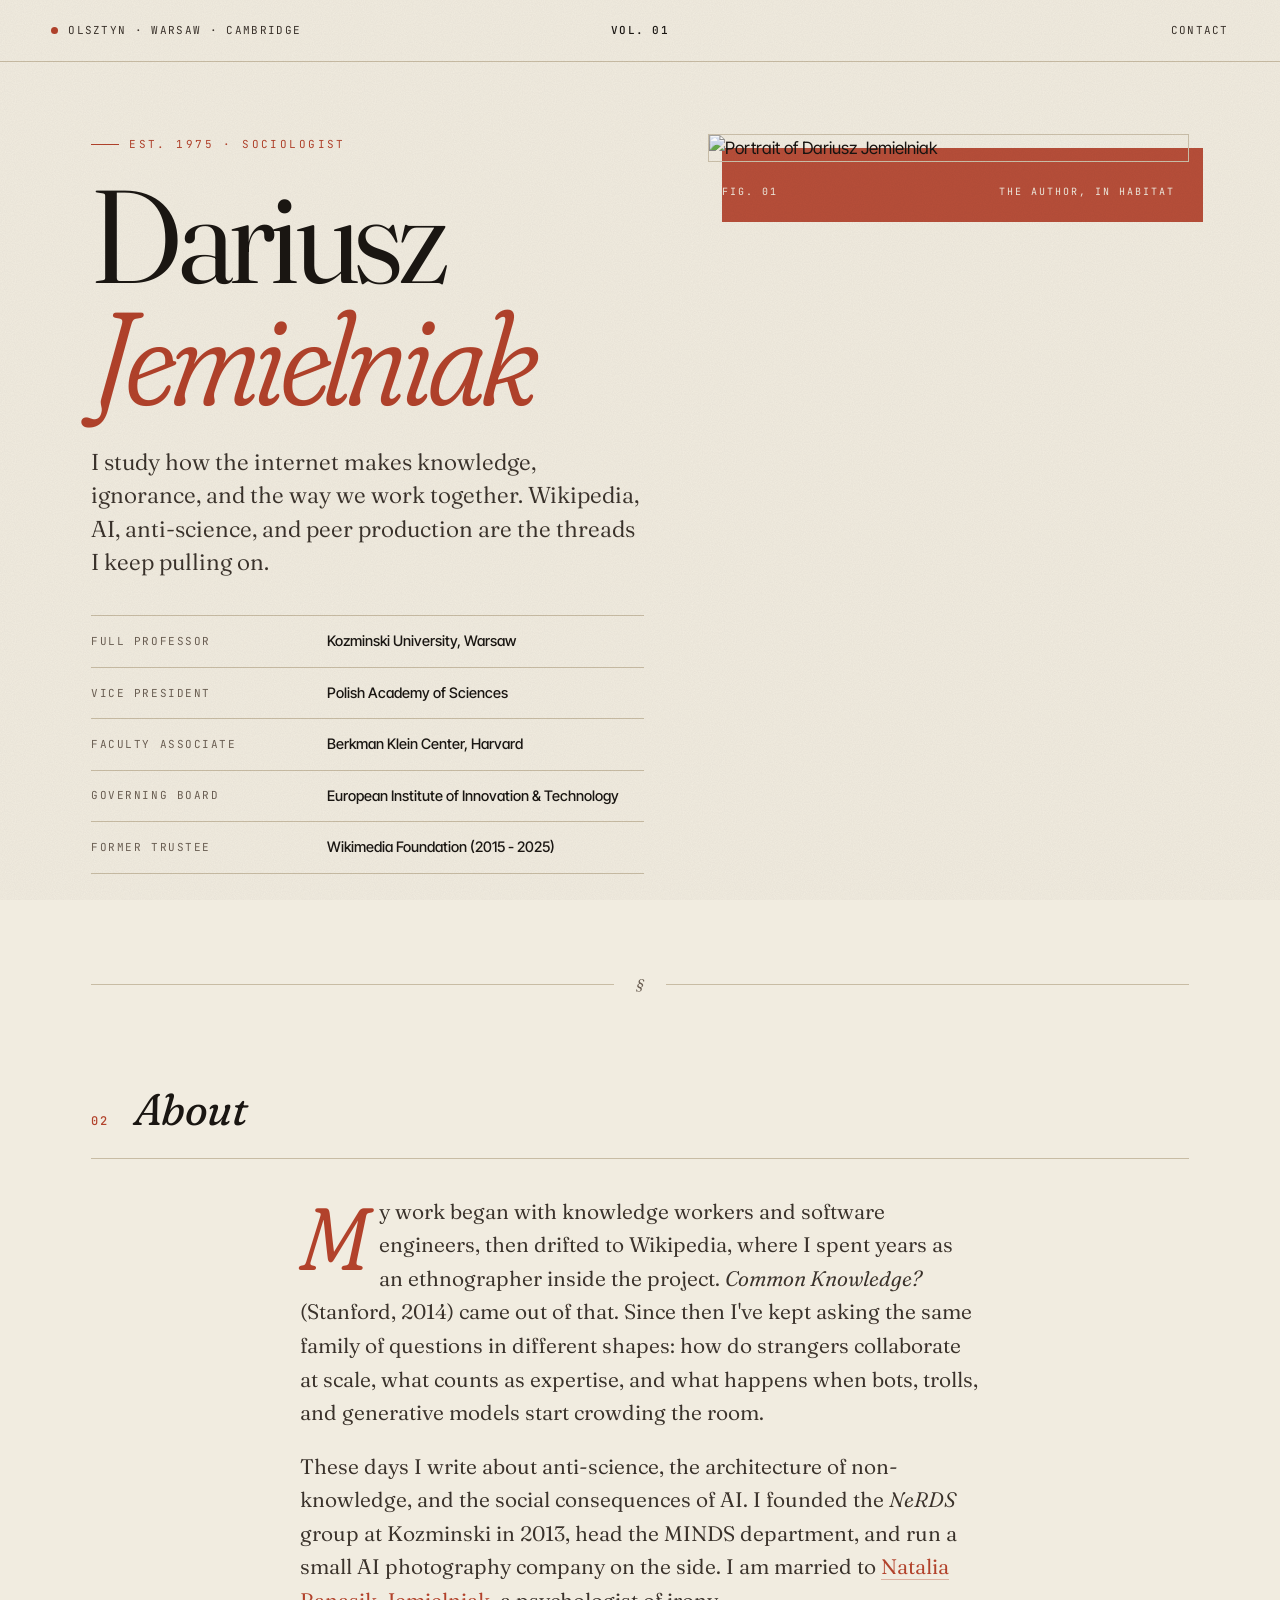
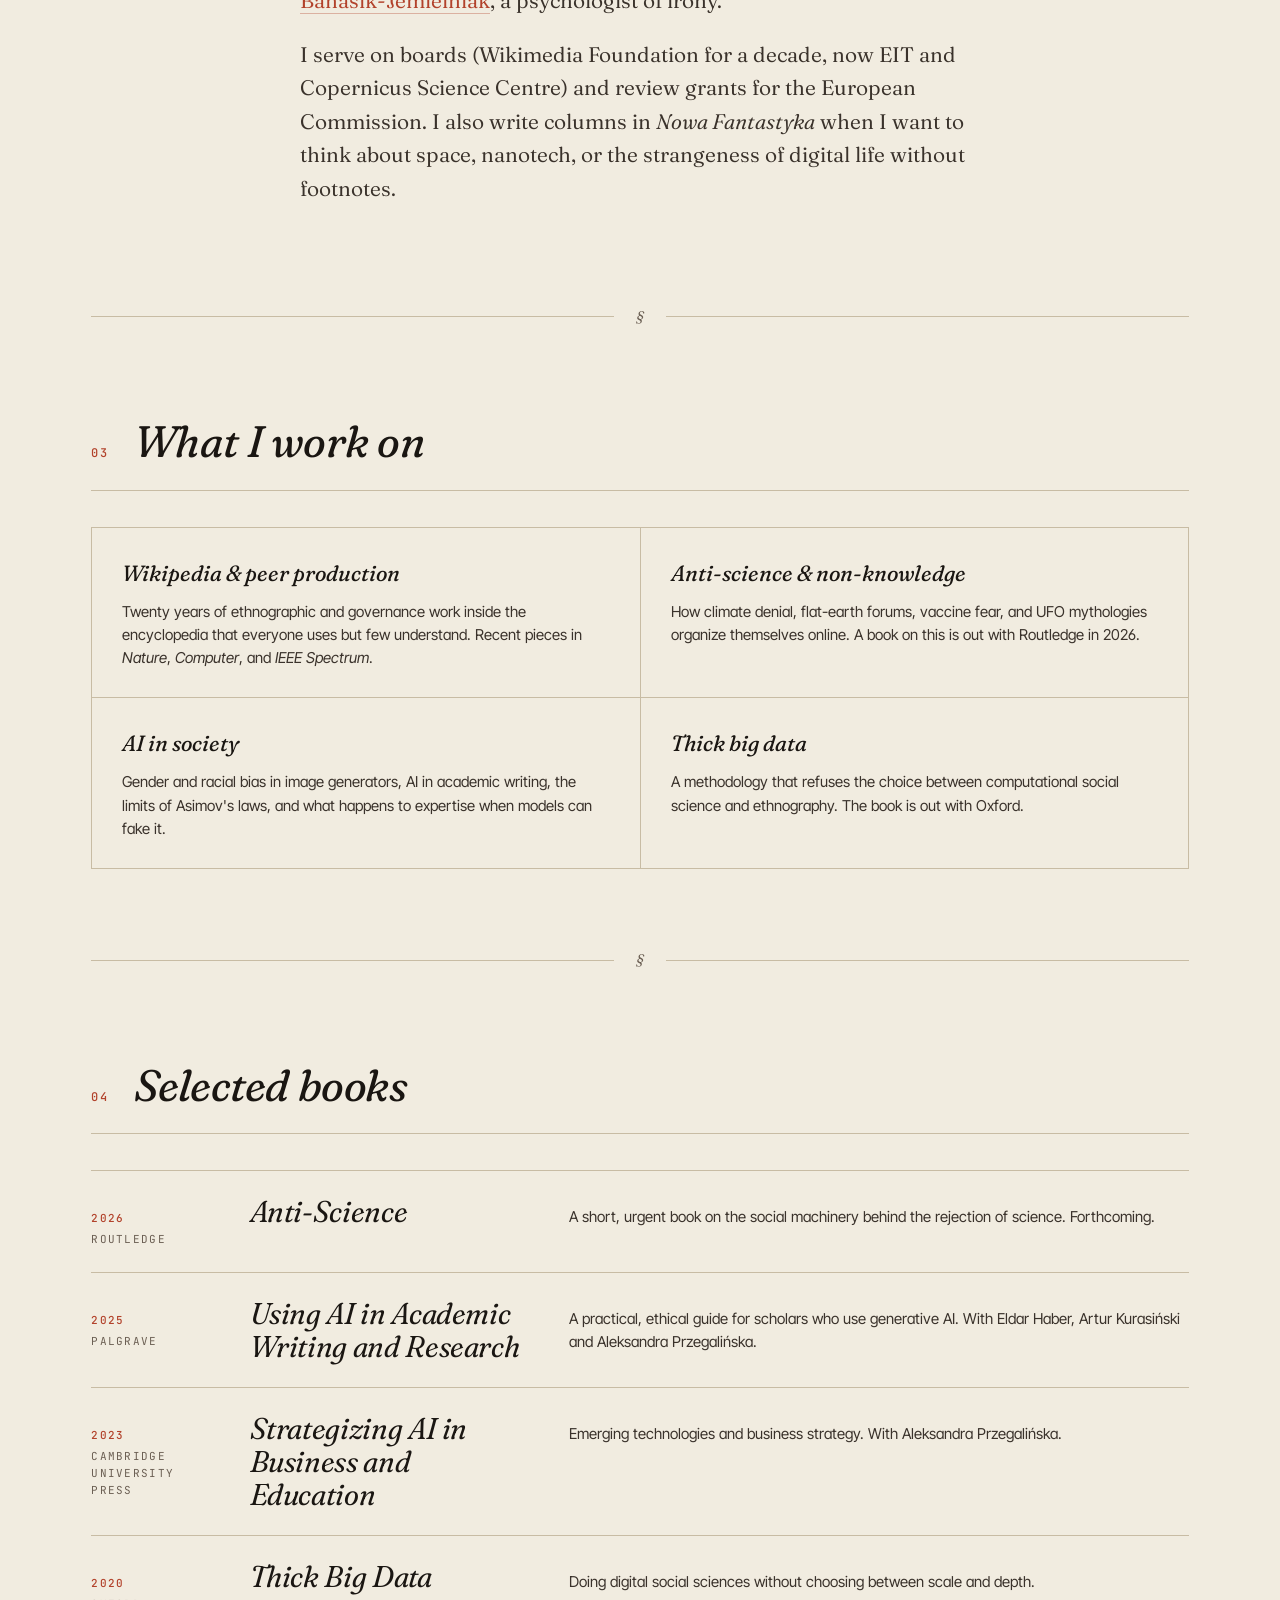
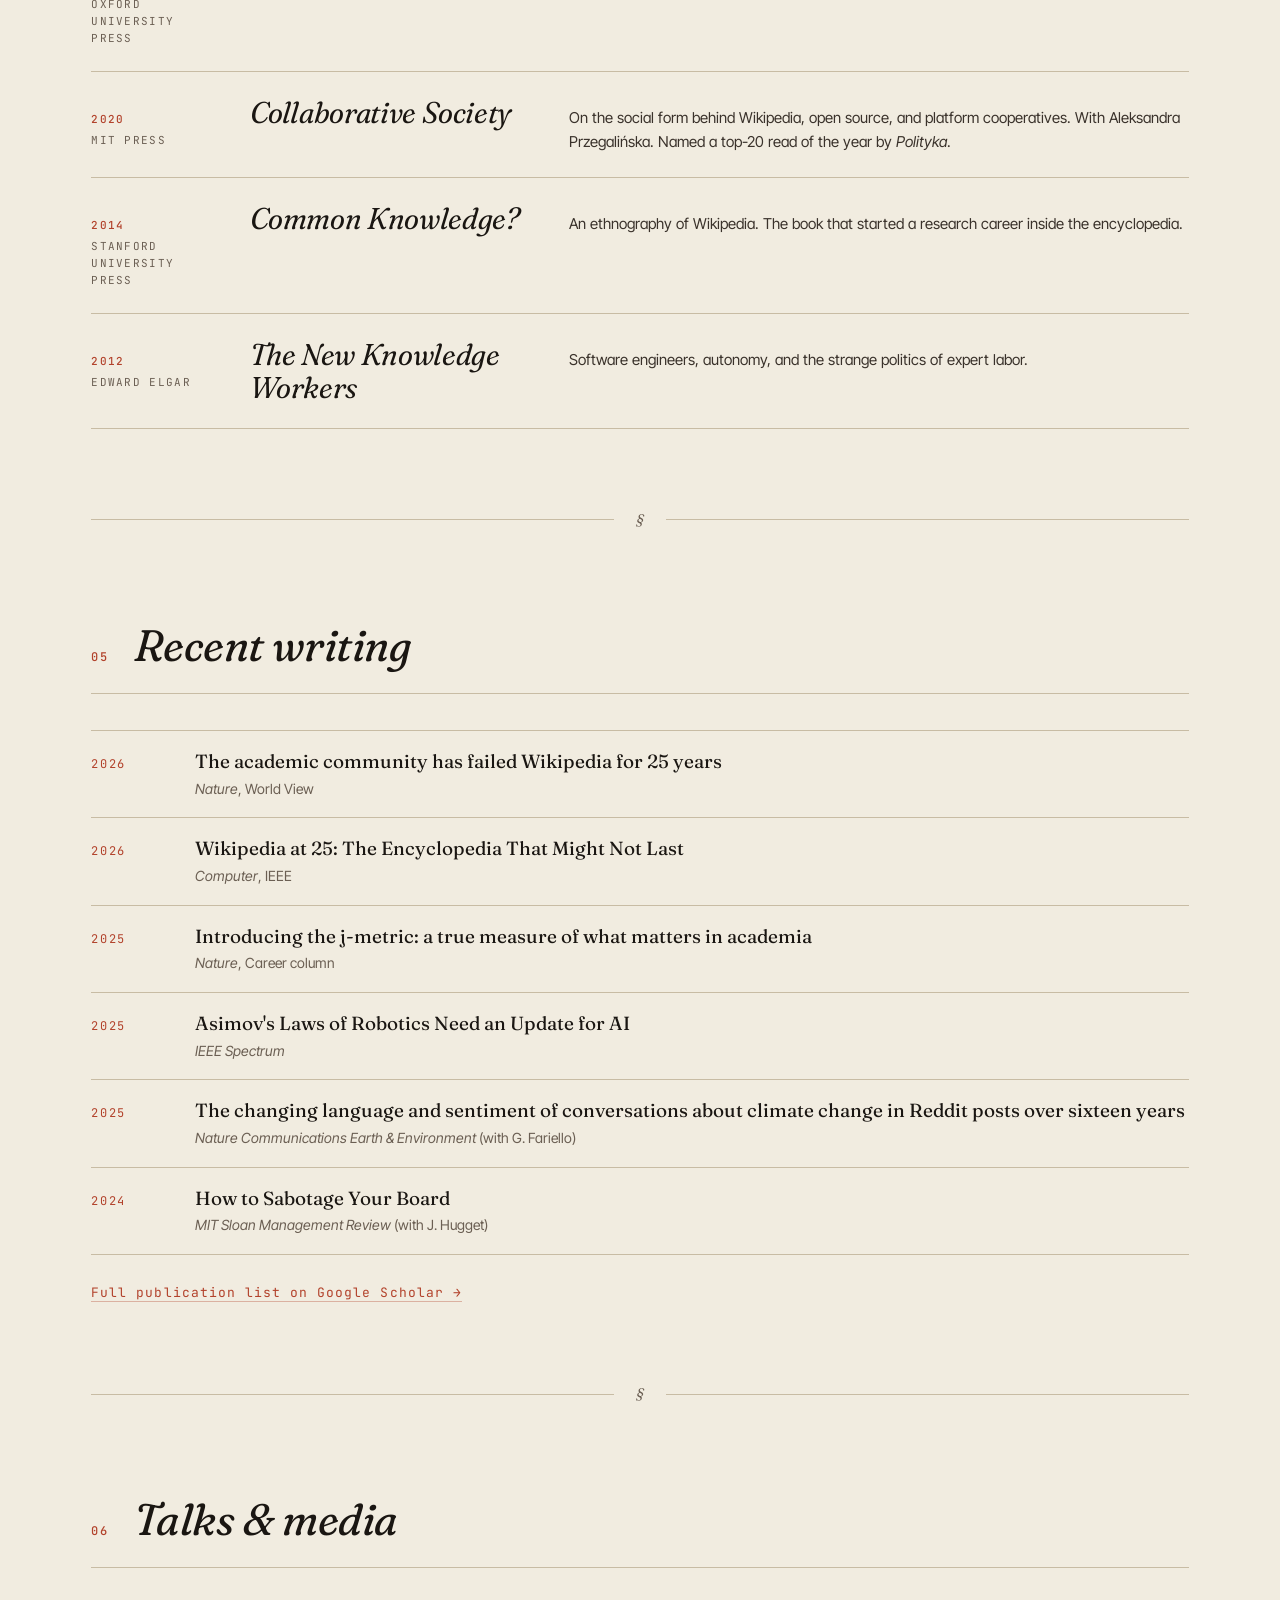
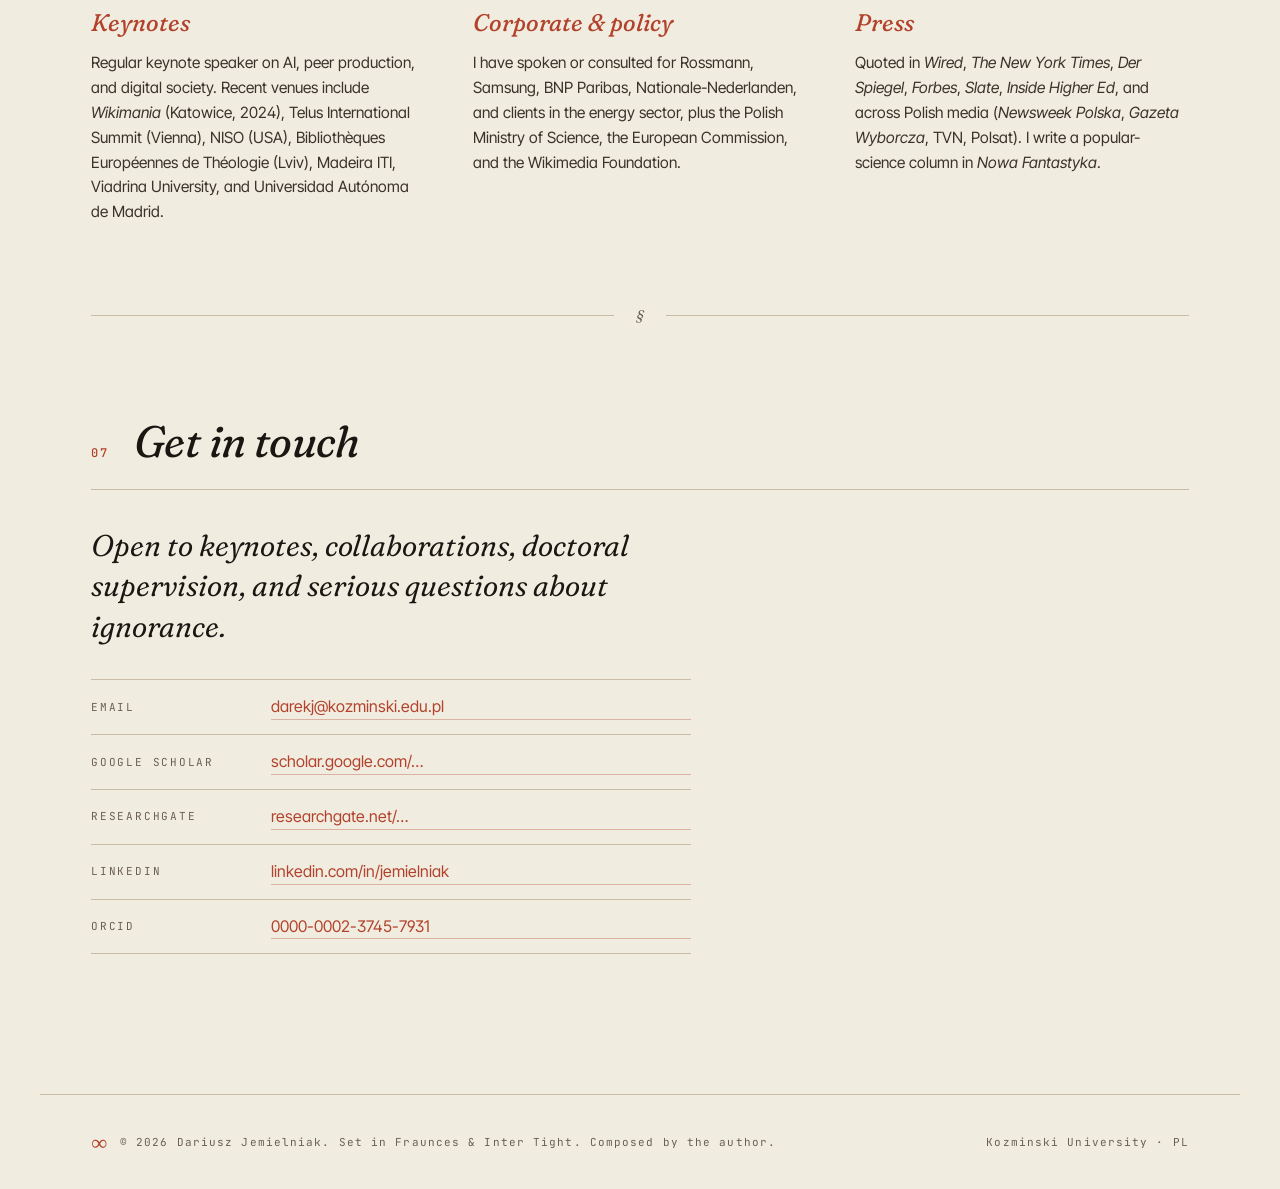
==== index.html @ 95c342e5 "new" ====
<!doctype html>
<html lang="en">
<head>
  <meta charset="utf-8" />
  <meta name="viewport" content="width=device-width, initial-scale=1" />
  <title>Dariusz Jemielniak</title>
  <meta name="description" content="Dariusz Jemielniak: sociologist of digital societies. Full Professor at Kozminski University, Vice President of the Polish Academy of Sciences, Faculty Associate at Harvard's Berkman Klein Center." />
  <meta name="author" content="Dariusz Jemielniak" />

  <meta property="og:title" content="Dariusz Jemielniak" />
  <meta property="og:description" content="Sociologist of digital societies. Wikipedia, AI, and the architecture of non-knowledge." />
  <meta property="og:type" content="profile" />
  <meta property="og:image" content="assets/portrait.jpg" />
  <meta name="twitter:card" content="summary_large_image" />

  <link rel="preconnect" href="https://fonts.googleapis.com" />
  <link rel="preconnect" href="https://fonts.gstatic.com" crossorigin />
  <link href="https://fonts.googleapis.com/css2?family=Fraunces:opsz,wght,SOFT,WONK@9..144,300..900,0..100,0..1&family=Inter+Tight:wght@300;400;500;600&family=JetBrains+Mono:wght@400;500&display=swap" rel="stylesheet" />

  <link rel="stylesheet" href="styles.css" />
  <link rel="icon" type="image/svg+xml" href="data:image/svg+xml,%3Csvg xmlns='http://www.w3.org/2000/svg' viewBox='0 0 100 100'%3E%3Ctext x='50' y='68' text-anchor='middle' font-family='Georgia,serif' font-size='72' font-style='italic' fill='%23B2422B'%3Edj%3C/text%3E%3C/svg%3E" />

  <script>
    // Set early so the reveal CSS applies only when JS is on.
    document.documentElement.classList.add("js");
  </script>
</head>
<body>

<div class="grain" aria-hidden="true"></div>

<header class="masthead">
  <div class="mast-left">
    <span class="meta-dot"></span>
    <span class="meta-text">Olsztyn &middot; Warsaw &middot; Cambridge</span>
  </div>
  <div class="mast-center">VOL.&nbsp;01</div>
  <div class="mast-right">
    <a href="#contact">Contact</a>
  </div>
</header>

<main>

  <!-- ============ HERO ============ -->
  <section class="hero">
    <div class="hero-grid">
      <div class="hero-text">
        <p class="kicker">Est. 1975 &middot; Sociologist</p>
        <h1 class="display">
          Dariusz<br />
          <em>Jemielniak</em>
        </h1>
        <p class="lede">
          I study how the internet makes knowledge, ignorance, and the way we work together. Wikipedia, AI, anti-science, and peer production are the threads I keep pulling on.
        </p>
        <ul class="roles">
          <li><span class="role-label">Full Professor</span><span class="role-org">Kozminski University, Warsaw</span></li>
          <li><span class="role-label">Vice President</span><span class="role-org">Polish Academy of Sciences</span></li>
          <li><span class="role-label">Faculty Associate</span><span class="role-org">Berkman Klein Center, Harvard</span></li>
          <li><span class="role-label">Governing Board</span><span class="role-org">European Institute of Innovation &amp; Technology</span></li>
          <li><span class="role-label">Former Trustee</span><span class="role-org">Wikimedia Foundation (2015 - 2025)</span></li>
        </ul>
      </div>

      <figure class="portrait">
        <img src="assets/portrait.jpg" alt="Portrait of Dariusz Jemielniak" />
        <figcaption>
          <span>fig. 01</span>
          <span>the author, in habitat</span>
        </figcaption>
      </figure>
    </div>
  </section>

  <!-- ============ DIVIDER ============ -->
  <div class="rule"><span>&sect;</span></div>

  <!-- ============ ABOUT ============ -->
  <section class="about" id="about">
    <div class="section-head">
      <span class="num">02</span>
      <h2>About</h2>
    </div>
    <div class="about-body">
      <p>
        My work began with knowledge workers and software engineers, then drifted to Wikipedia, where I spent years as an ethnographer inside the project. <em>Common Knowledge?</em> (Stanford, 2014) came out of that. Since then I've kept asking the same family of questions in different shapes: how do strangers collaborate at scale, what counts as expertise, and what happens when bots, trolls, and generative models start crowding the room.
      </p>
      <p>
        These days I write about anti-science, the architecture of non-knowledge, and the social consequences of AI. I founded the <em>NeRDS</em> group at Kozminski in 2013, head the MINDS department, and run a small AI photography company on the side. I am married to <a href="https://scholar.google.com/citations?user=4n5sXmIAAAAJ" target="_blank" rel="noopener">Natalia Banasik-Jemielniak</a>, a psychologist of irony.
      </p>
      <p>
        I serve on boards (Wikimedia Foundation for a decade, now EIT and Copernicus Science Centre) and review grants for the European Commission. I also write columns in <em>Nowa Fantastyka</em> when I want to think about space, nanotech, or the strangeness of digital life without footnotes.
      </p>
    </div>
  </section>

  <div class="rule"><span>&sect;</span></div>

  <!-- ============ WHAT I WORK ON ============ -->
  <section class="themes" id="research">
    <div class="section-head">
      <span class="num">03</span>
      <h2>What I work on</h2>
    </div>
    <div class="themes-grid">
      <article class="theme">
        <h3>Wikipedia &amp; peer production</h3>
        <p>Twenty years of ethnographic and governance work inside the encyclopedia that everyone uses but few understand. Recent pieces in <em>Nature</em>, <em>Computer</em>, and <em>IEEE Spectrum</em>.</p>
      </article>
      <article class="theme">
        <h3>Anti-science &amp; non-knowledge</h3>
        <p>How climate denial, flat-earth forums, vaccine fear, and UFO mythologies organize themselves online. A book on this is out with Routledge in 2026.</p>
      </article>
      <article class="theme">
        <h3>AI in society</h3>
        <p>Gender and racial bias in image generators, AI in academic writing, the limits of Asimov's laws, and what happens to expertise when models can fake it.</p>
      </article>
      <article class="theme">
        <h3>Thick big data</h3>
        <p>A methodology that refuses the choice between computational social science and ethnography. The book is out with Oxford.</p>
      </article>
    </div>
  </section>

  <div class="rule"><span>&sect;</span></div>

  <!-- ============ BOOKS ============ -->
  <section class="books" id="books">
    <div class="section-head">
      <span class="num">04</span>
      <h2>Selected books</h2>
    </div>
    <div class="books-list">

      <article class="book">
        <div class="book-meta">
          <span class="year">2026</span>
          <span class="pub">Routledge</span>
        </div>
        <h3 class="book-title">Anti-Science</h3>
        <p class="book-note">A short, urgent book on the social machinery behind the rejection of science. Forthcoming.</p>
      </article>

      <article class="book">
        <div class="book-meta">
          <span class="year">2025</span>
          <span class="pub">Palgrave</span>
        </div>
        <h3 class="book-title">Using AI in Academic Writing and Research</h3>
        <p class="book-note">A practical, ethical guide for scholars who use generative AI. With Eldar Haber, Artur Kurasiński and Aleksandra Przegalińska.</p>
      </article>

      <article class="book">
        <div class="book-meta">
          <span class="year">2023</span>
          <span class="pub">Cambridge University Press</span>
        </div>
        <h3 class="book-title">Strategizing AI in Business and Education</h3>
        <p class="book-note">Emerging technologies and business strategy. With Aleksandra Przegalińska.</p>
      </article>

      <article class="book">
        <div class="book-meta">
          <span class="year">2020</span>
          <span class="pub">Oxford University Press</span>
        </div>
        <h3 class="book-title">Thick Big Data</h3>
        <p class="book-note">Doing digital social sciences without choosing between scale and depth.</p>
      </article>

      <article class="book">
        <div class="book-meta">
          <span class="year">2020</span>
          <span class="pub">MIT Press</span>
        </div>
        <h3 class="book-title">Collaborative Society</h3>
        <p class="book-note">On the social form behind Wikipedia, open source, and platform cooperatives. With Aleksandra Przegalińska. Named a top-20 read of the year by <em>Polityka</em>.</p>
      </article>

      <article class="book">
        <div class="book-meta">
          <span class="year">2014</span>
          <span class="pub">Stanford University Press</span>
        </div>
        <h3 class="book-title">Common Knowledge?</h3>
        <p class="book-note">An ethnography of Wikipedia. The book that started a research career inside the encyclopedia.</p>
      </article>

      <article class="book">
        <div class="book-meta">
          <span class="year">2012</span>
          <span class="pub">Edward Elgar</span>
        </div>
        <h3 class="book-title">The New Knowledge Workers</h3>
        <p class="book-note">Software engineers, autonomy, and the strange politics of expert labor.</p>
      </article>

    </div>
  </section>

  <div class="rule"><span>&sect;</span></div>

  <!-- ============ RECENT WRITING ============ -->
  <section class="papers" id="papers">
    <div class="section-head">
      <span class="num">05</span>
      <h2>Recent writing</h2>
    </div>
    <ul class="paper-list">
      <li>
        <span class="paper-year">2026</span>
        <div class="paper-body">
          <p class="paper-title">The academic community has failed Wikipedia for 25 years</p>
          <p class="paper-venue"><em>Nature</em>, World View</p>
        </div>
      </li>
      <li>
        <span class="paper-year">2026</span>
        <div class="paper-body">
          <p class="paper-title">Wikipedia at 25: The Encyclopedia That Might Not Last</p>
          <p class="paper-venue"><em>Computer</em>, IEEE</p>
        </div>
      </li>
      <li>
        <span class="paper-year">2025</span>
        <div class="paper-body">
          <p class="paper-title">Introducing the j-metric: a true measure of what matters in academia</p>
          <p class="paper-venue"><em>Nature</em>, Career column</p>
        </div>
      </li>
      <li>
        <span class="paper-year">2025</span>
        <div class="paper-body">
          <p class="paper-title">Asimov's Laws of Robotics Need an Update for AI</p>
          <p class="paper-venue"><em>IEEE Spectrum</em></p>
        </div>
      </li>
      <li>
        <span class="paper-year">2025</span>
        <div class="paper-body">
          <p class="paper-title">The changing language and sentiment of conversations about climate change in Reddit posts over sixteen years</p>
          <p class="paper-venue"><em>Nature Communications Earth &amp; Environment</em> (with G. Fariello)</p>
        </div>
      </li>
      <li>
        <span class="paper-year">2024</span>
        <div class="paper-body">
          <p class="paper-title">How to Sabotage Your Board</p>
          <p class="paper-venue"><em>MIT Sloan Management Review</em> (with J. Hugget)</p>
        </div>
      </li>
    </ul>
    <p class="papers-cta">
      <a href="https://scholar.google.com/citations?hl=pl&amp;user=rqW2VUsAAAAJ&amp;view_op=list_works" target="_blank" rel="noopener">Full publication list on Google Scholar &rarr;</a>
    </p>
  </section>

  <div class="rule"><span>&sect;</span></div>

  <!-- ============ TALKS & MEDIA ============ -->
  <section class="talks" id="talks">
    <div class="section-head">
      <span class="num">06</span>
      <h2>Talks &amp; media</h2>
    </div>
    <div class="talks-grid">
      <div>
        <h3>Keynotes</h3>
        <p>Regular keynote speaker on AI, peer production, and digital society. Recent venues include <em>Wikimania</em> (Katowice, 2024), Telus International Summit (Vienna), NISO (USA), Bibliothèques Européennes de Théologie (Lviv), Madeira ITI, Viadrina University, and Universidad Autónoma de Madrid.</p>
      </div>
      <div>
        <h3>Corporate &amp; policy</h3>
        <p>I have spoken or consulted for Rossmann, Samsung, BNP Paribas, Nationale-Nederlanden, and clients in the energy sector, plus the Polish Ministry of Science, the European Commission, and the Wikimedia Foundation.</p>
      </div>
      <div>
        <h3>Press</h3>
        <p>Quoted in <em>Wired</em>, <em>The New York Times</em>, <em>Der Spiegel</em>, <em>Forbes</em>, <em>Slate</em>, <em>Inside Higher Ed</em>, and across Polish media (<em>Newsweek Polska</em>, <em>Gazeta Wyborcza</em>, TVN, Polsat). I write a popular-science column in <em>Nowa Fantastyka</em>.</p>
      </div>
    </div>
  </section>

  <div class="rule"><span>&sect;</span></div>

  <!-- ============ CONTACT ============ -->
  <section class="contact" id="contact">
    <div class="section-head">
      <span class="num">07</span>
      <h2>Get in touch</h2>
    </div>
    <div class="contact-body">
      <p class="contact-lede">
        Open to keynotes, collaborations, doctoral supervision, and serious questions about ignorance.
      </p>
      <ul class="links">
        <li>
          <span class="link-label">Email</span>
          <a href="mailto:darekj@kozminski.edu.pl">darekj@kozminski.edu.pl</a>
        </li>
        <li>
          <span class="link-label">Google Scholar</span>
          <a href="https://scholar.google.com/citations?hl=pl&amp;user=rqW2VUsAAAAJ&amp;view_op=list_works" target="_blank" rel="noopener">scholar.google.com/&hellip;</a>
        </li>
        <li>
          <span class="link-label">ResearchGate</span>
          <a href="https://www.researchgate.net/profile/Dariusz-Jemielniak" target="_blank" rel="noopener">researchgate.net/&hellip;</a>
        </li>
        <li>
          <span class="link-label">LinkedIn</span>
          <a href="https://www.linkedin.com/in/jemielniak/" target="_blank" rel="noopener">linkedin.com/in/jemielniak</a>
        </li>
        <li>
          <span class="link-label">ORCID</span>
          <a href="https://orcid.org/0000-0002-3745-7931" target="_blank" rel="noopener">0000-0002-3745-7931</a>
        </li>
      </ul>
    </div>
  </section>

</main>

<footer class="colophon">
  <div>
    <span class="foot-mark">&infin;</span>
    <p>&copy; <span id="year">2026</span> Dariusz Jemielniak. Set in Fraunces &amp; Inter Tight. Composed by the author.</p>
  </div>
  <div class="foot-meta">
    <span>Kozminski University &middot; PL</span>
  </div>
</footer>

<script src="script.js"></script>
</body>
</html>
---- styles.css ----
/* =========================================================
   Dariusz Jemielniak - scholarly landing page
   Editorial / journal-inspired. Cream paper, ink, cinnabar.
   ========================================================= */

:root {
  --paper: #f1ece0;
  --paper-deep: #e8e1d0;
  --ink: #1a1612;
  --ink-soft: #3a322b;
  --ink-mute: #6b5f53;
  --rule: #c8bca4;
  --accent: #b2422b;       /* oxidized red / cinnabar */
  --accent-deep: #8a2f1d;

  --serif: "Fraunces", "Iowan Old Style", "Hoefler Text", Georgia, serif;
  --sans:  "Inter Tight", -apple-system, BlinkMacSystemFont, "Helvetica Neue", sans-serif;
  --mono:  "JetBrains Mono", ui-monospace, "SF Mono", Menlo, monospace;

  --maxw: 1200px;
  --gutter: clamp(20px, 4vw, 60px);
}

* { box-sizing: border-box; }

html { scroll-behavior: smooth; }

body {
  margin: 0;
  background: var(--paper);
  color: var(--ink);
  font-family: var(--sans);
  font-size: 17px;
  line-height: 1.55;
  font-feature-settings: "ss01", "cv11";
  -webkit-font-smoothing: antialiased;
  text-rendering: optimizeLegibility;
  overflow-x: hidden;
}

/* subtle paper grain */
.grain {
  position: fixed;
  inset: 0;
  pointer-events: none;
  opacity: 0.35;
  z-index: 100;
  background-image: url("data:image/svg+xml;utf8,<svg xmlns='http://www.w3.org/2000/svg' width='180' height='180' viewBox='0 0 180 180'><filter id='n'><feTurbulence type='fractalNoise' baseFrequency='0.9' numOctaves='2' stitchTiles='stitch'/><feColorMatrix values='0 0 0 0 0.10 0 0 0 0 0.08 0 0 0 0 0.06 0 0 0 0.18 0'/></filter><rect width='100%' height='100%' filter='url(%23n)'/></svg>");
  mix-blend-mode: multiply;
}

a {
  color: var(--accent);
  text-decoration: none;
  border-bottom: 1px solid color-mix(in srgb, var(--accent) 35%, transparent);
  transition: color 0.2s, border-color 0.2s;
}
a:hover {
  color: var(--accent-deep);
  border-bottom-color: var(--accent-deep);
}

em { font-style: italic; }

/* =========================================================
   MASTHEAD
   ========================================================= */
.masthead {
  display: grid;
  grid-template-columns: 1fr auto 1fr;
  align-items: center;
  padding: 22px var(--gutter);
  font-family: var(--mono);
  font-size: 11px;
  letter-spacing: 0.12em;
  text-transform: uppercase;
  color: var(--ink-soft);
  border-bottom: 1px solid var(--rule);
  position: sticky;
  top: 0;
  background: color-mix(in srgb, var(--paper) 92%, transparent);
  backdrop-filter: blur(8px);
  z-index: 50;
}
.mast-left { display: flex; align-items: center; gap: 10px; }
.mast-center { text-align: center; font-weight: 500; color: var(--ink); }
.mast-right { text-align: right; }
.mast-right a { color: var(--ink-soft); border-bottom: none; }
.mast-right a:hover { color: var(--accent); }

.meta-dot {
  width: 7px; height: 7px; border-radius: 50%;
  background: var(--accent);
  display: inline-block;
  animation: pulse 2.4s ease-in-out infinite;
}
@keyframes pulse {
  0%, 100% { opacity: 1; transform: scale(1); }
  50% { opacity: 0.45; transform: scale(0.85); }
}

/* =========================================================
   GENERIC SECTION SCAFFOLDING
   ========================================================= */
main { max-width: var(--maxw); margin: 0 auto; padding: 0 var(--gutter); }

section { padding: 80px 0; }
@media (max-width: 720px) { section { padding: 56px 0; } }

.section-head {
  display: flex;
  align-items: baseline;
  gap: 24px;
  margin-bottom: 36px;
  border-bottom: 1px solid var(--rule);
  padding-bottom: 14px;
}
.section-head .num {
  font-family: var(--mono);
  font-size: 12px;
  letter-spacing: 0.18em;
  color: var(--accent);
  font-weight: 500;
}
.section-head h2 {
  font-family: var(--serif);
  font-weight: 400;
  font-style: italic;
  font-size: clamp(28px, 4vw, 44px);
  margin: 0;
  letter-spacing: -0.01em;
  font-variation-settings: "SOFT" 60, "WONK" 1;
}

.rule {
  display: flex; align-items: center; justify-content: center;
  gap: 16px;
  color: var(--rule);
  font-family: var(--serif);
  font-style: italic;
  position: relative;
}
.rule::before, .rule::after {
  content: "";
  flex: 1;
  height: 1px;
  background: var(--rule);
}
.rule span {
  font-size: 14px;
  color: var(--ink-mute);
  padding: 0 6px;
}

/* =========================================================
   HERO
   ========================================================= */
.hero { padding-top: 64px; padding-bottom: 100px; }

.hero-grid {
  display: grid;
  grid-template-columns: 1.15fr 1fr;
  gap: clamp(28px, 5vw, 72px);
  align-items: start;
}
@media (max-width: 820px) {
  .hero-grid { grid-template-columns: 1fr; }
}

.kicker {
  font-family: var(--mono);
  font-size: 11px;
  letter-spacing: 0.22em;
  text-transform: uppercase;
  color: var(--accent);
  margin: 0 0 22px;
  display: inline-flex;
  align-items: center;
  gap: 10px;
}
.kicker::before {
  content: "";
  width: 28px; height: 1px;
  background: var(--accent);
  display: inline-block;
}

h1.display {
  font-family: var(--serif);
  font-weight: 360;
  font-size: clamp(56px, 11vw, 132px);
  line-height: 0.92;
  letter-spacing: -0.035em;
  margin: 0 0 28px;
  color: var(--ink);
  font-variation-settings: "opsz" 144, "SOFT" 20, "WONK" 0;
}
h1.display em {
  font-style: italic;
  font-weight: 320;
  color: var(--accent);
  font-variation-settings: "opsz" 144, "SOFT" 100, "WONK" 1;
}

.lede {
  font-family: var(--serif);
  font-weight: 350;
  font-size: clamp(19px, 2vw, 23px);
  line-height: 1.45;
  color: var(--ink-soft);
  max-width: 52ch;
  margin: 0 0 36px;
  font-variation-settings: "opsz" 36;
}

.roles {
  list-style: none;
  margin: 0;
  padding: 0;
  border-top: 1px solid var(--rule);
}
.roles li {
  display: grid;
  grid-template-columns: 1fr 1.5fr;
  gap: 24px;
  padding: 14px 0;
  border-bottom: 1px solid var(--rule);
  font-size: 14.5px;
}
.role-label {
  font-family: var(--mono);
  font-size: 11px;
  letter-spacing: 0.14em;
  text-transform: uppercase;
  color: var(--ink-mute);
  align-self: center;
}
.role-org {
  color: var(--ink);
  font-weight: 500;
}

.portrait {
  margin: 0;
  position: relative;
  transform: translateY(8px);
}
.portrait img {
  width: 100%;
  display: block;
  filter: grayscale(0.18) contrast(1.02) sepia(0.06);
  border: 1px solid var(--rule);
}
.portrait::before {
  content: "";
  position: absolute;
  inset: 14px -14px -14px 14px;
  background: var(--accent);
  z-index: -1;
  opacity: 0.92;
}
.portrait figcaption {
  display: flex;
  justify-content: space-between;
  font-family: var(--mono);
  font-size: 10px;
  letter-spacing: 0.2em;
  text-transform: uppercase;
  color: var(--paper);
  padding: 14px 14px 8px;
  margin-top: 8px;
  position: relative;
  z-index: 1;
}

/* =========================================================
   ABOUT
   ========================================================= */
.about-body {
  max-width: 68ch;
  margin: 0 auto;
}
.about-body p {
  font-family: var(--serif);
  font-size: clamp(18px, 1.7vw, 21px);
  font-weight: 360;
  line-height: 1.6;
  color: var(--ink-soft);
  margin: 0 0 20px;
  font-variation-settings: "opsz" 18;
}
.about-body p:first-child::first-letter {
  font-family: var(--serif);
  font-size: 4.2em;
  font-style: italic;
  float: left;
  line-height: 0.85;
  padding: 6px 12px 0 0;
  color: var(--accent);
  font-weight: 360;
  font-variation-settings: "opsz" 144, "SOFT" 100, "WONK" 1;
}

/* =========================================================
   THEMES
   ========================================================= */
.themes-grid {
  display: grid;
  grid-template-columns: repeat(2, 1fr);
  gap: 0;
  border-top: 1px solid var(--rule);
  border-left: 1px solid var(--rule);
}
@media (max-width: 720px) {
  .themes-grid { grid-template-columns: 1fr; }
}
.theme {
  padding: 28px 30px;
  border-right: 1px solid var(--rule);
  border-bottom: 1px solid var(--rule);
  transition: background 0.3s;
}
.theme:hover { background: var(--paper-deep); }
.theme h3 {
  font-family: var(--serif);
  font-weight: 420;
  font-size: 22px;
  font-style: italic;
  margin: 0 0 10px;
  color: var(--ink);
  font-variation-settings: "opsz" 36, "SOFT" 50;
}
.theme p {
  margin: 0;
  font-size: 15px;
  color: var(--ink-soft);
  line-height: 1.55;
}

/* =========================================================
   BOOKS
   ========================================================= */
.books-list {
  display: grid;
  grid-template-columns: 1fr;
  gap: 0;
  border-top: 1px solid var(--rule);
}
.book {
  display: grid;
  grid-template-columns: 120px 1fr 2.2fr;
  gap: clamp(16px, 3vw, 40px);
  padding: 24px 0;
  border-bottom: 1px solid var(--rule);
  align-items: baseline;
  transition: padding 0.3s;
  position: relative;
}
.book:hover { padding-left: 12px; }
.book::before {
  content: "";
  position: absolute;
  left: 0; top: 0; bottom: 0;
  width: 0;
  background: var(--accent);
  transition: width 0.25s;
}
.book:hover::before { width: 3px; }

@media (max-width: 720px) {
  .book { grid-template-columns: 1fr; gap: 6px; padding: 20px 0; }
}

.book-meta {
  display: flex;
  flex-direction: column;
  gap: 4px;
  font-family: var(--mono);
  font-size: 11px;
  letter-spacing: 0.12em;
  text-transform: uppercase;
}
.book-meta .year { color: var(--accent); font-weight: 500; }
.book-meta .pub { color: var(--ink-mute); }

.book-title {
  font-family: var(--serif);
  font-style: italic;
  font-weight: 380;
  font-size: clamp(22px, 2.6vw, 30px);
  margin: 0;
  line-height: 1.1;
  letter-spacing: -0.012em;
  color: var(--ink);
  font-variation-settings: "opsz" 60, "SOFT" 40, "WONK" 1;
}

.book-note {
  margin: 0;
  font-size: 15px;
  color: var(--ink-soft);
  line-height: 1.55;
}

/* =========================================================
   PAPERS
   ========================================================= */
.paper-list {
  list-style: none;
  margin: 0 0 28px;
  padding: 0;
  border-top: 1px solid var(--rule);
}
.paper-list li {
  display: grid;
  grid-template-columns: 80px 1fr;
  gap: 24px;
  padding: 18px 0;
  border-bottom: 1px solid var(--rule);
  align-items: baseline;
}
.paper-year {
  font-family: var(--mono);
  font-size: 12px;
  letter-spacing: 0.14em;
  color: var(--accent);
}
.paper-title {
  font-family: var(--serif);
  font-size: 19px;
  font-weight: 420;
  margin: 0 0 4px;
  color: var(--ink);
  line-height: 1.3;
}
.paper-venue {
  margin: 0;
  font-size: 14px;
  color: var(--ink-mute);
}
.papers-cta {
  font-family: var(--mono);
  font-size: 13px;
  letter-spacing: 0.08em;
  margin: 16px 0 0;
}

/* =========================================================
   TALKS
   ========================================================= */
.talks-grid {
  display: grid;
  grid-template-columns: repeat(3, 1fr);
  gap: clamp(20px, 4vw, 48px);
}
@media (max-width: 820px) { .talks-grid { grid-template-columns: 1fr; } }

.talks-grid h3 {
  font-family: var(--serif);
  font-style: italic;
  font-weight: 420;
  font-size: 24px;
  margin: 0 0 10px;
  color: var(--accent);
  font-variation-settings: "opsz" 36, "SOFT" 80;
}
.talks-grid p {
  margin: 0;
  font-size: 15.5px;
  color: var(--ink-soft);
  line-height: 1.6;
}

/* =========================================================
   CONTACT
   ========================================================= */
.contact-body { max-width: 60ch; }
.contact-lede {
  font-family: var(--serif);
  font-style: italic;
  font-size: clamp(22px, 3vw, 30px);
  font-weight: 360;
  line-height: 1.35;
  color: var(--ink);
  margin: 0 0 32px;
  font-variation-settings: "opsz" 48, "SOFT" 60, "WONK" 1;
}
.links {
  list-style: none;
  margin: 0;
  padding: 0;
  border-top: 1px solid var(--rule);
}
.links li {
  display: grid;
  grid-template-columns: 160px 1fr;
  gap: 20px;
  padding: 14px 0;
  border-bottom: 1px solid var(--rule);
  align-items: center;
}
@media (max-width: 540px) {
  .links li { grid-template-columns: 1fr; gap: 4px; }
}
.link-label {
  font-family: var(--mono);
  font-size: 11px;
  letter-spacing: 0.16em;
  text-transform: uppercase;
  color: var(--ink-mute);
}
.links a {
  font-size: 16px;
  word-break: break-word;
}

/* =========================================================
   COLOPHON
   ========================================================= */
.colophon {
  max-width: var(--maxw);
  margin: 60px auto 0;
  padding: 30px var(--gutter);
  display: flex;
  justify-content: space-between;
  align-items: center;
  flex-wrap: wrap;
  gap: 20px;
  border-top: 1px solid var(--rule);
  font-family: var(--mono);
  font-size: 11px;
  letter-spacing: 0.1em;
  color: var(--ink-mute);
}
.colophon div { display: flex; align-items: center; gap: 12px; }
.foot-mark {
  font-family: var(--serif);
  font-style: italic;
  font-size: 22px;
  color: var(--accent);
}
.colophon p { margin: 0; }

/* =========================================================
   SCROLL REVEAL (only applied when JS is present)
   ========================================================= */
.js .reveal {
  opacity: 0;
  transform: translateY(14px);
  transition: opacity 0.7s ease, transform 0.7s ease;
}
.js .reveal.in {
  opacity: 1;
  transform: none;
}

/* =========================================================
   SELECTION
   ========================================================= */
::selection {
  background: var(--accent);
  color: var(--paper);
}
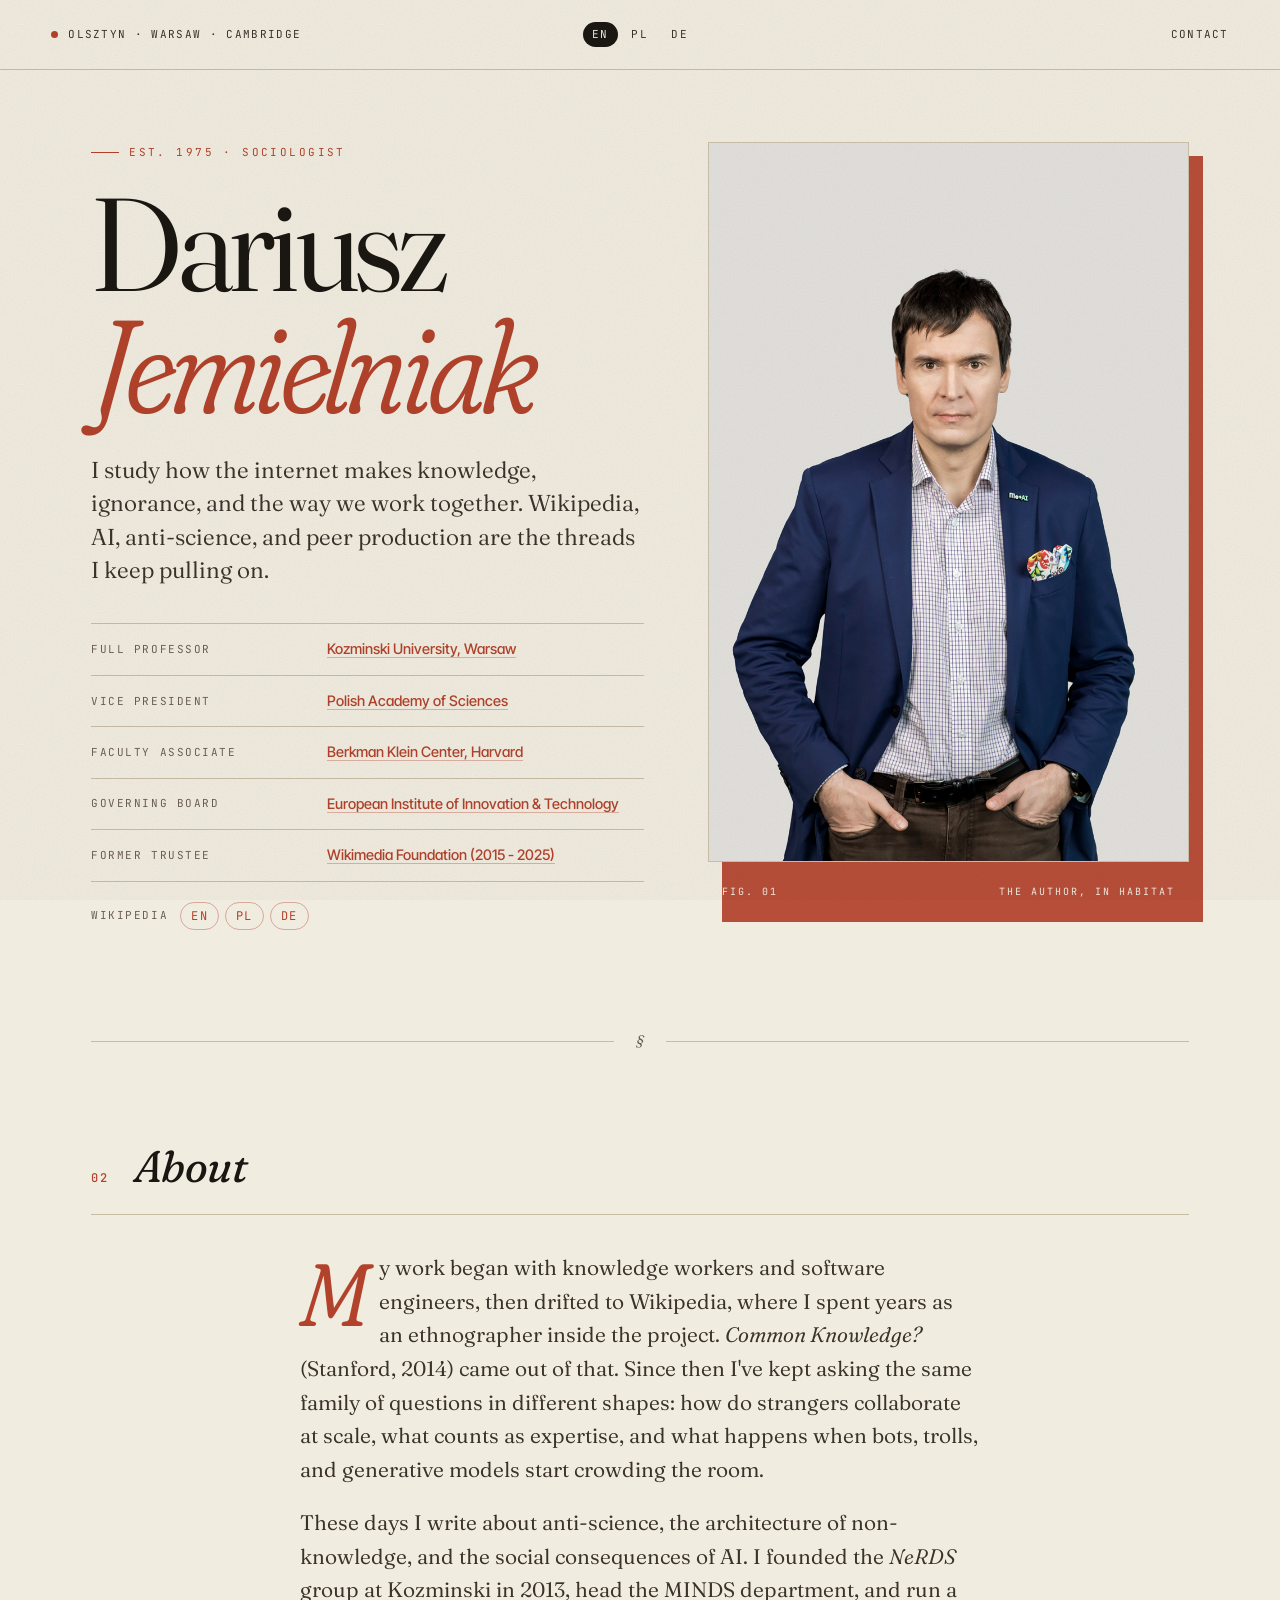
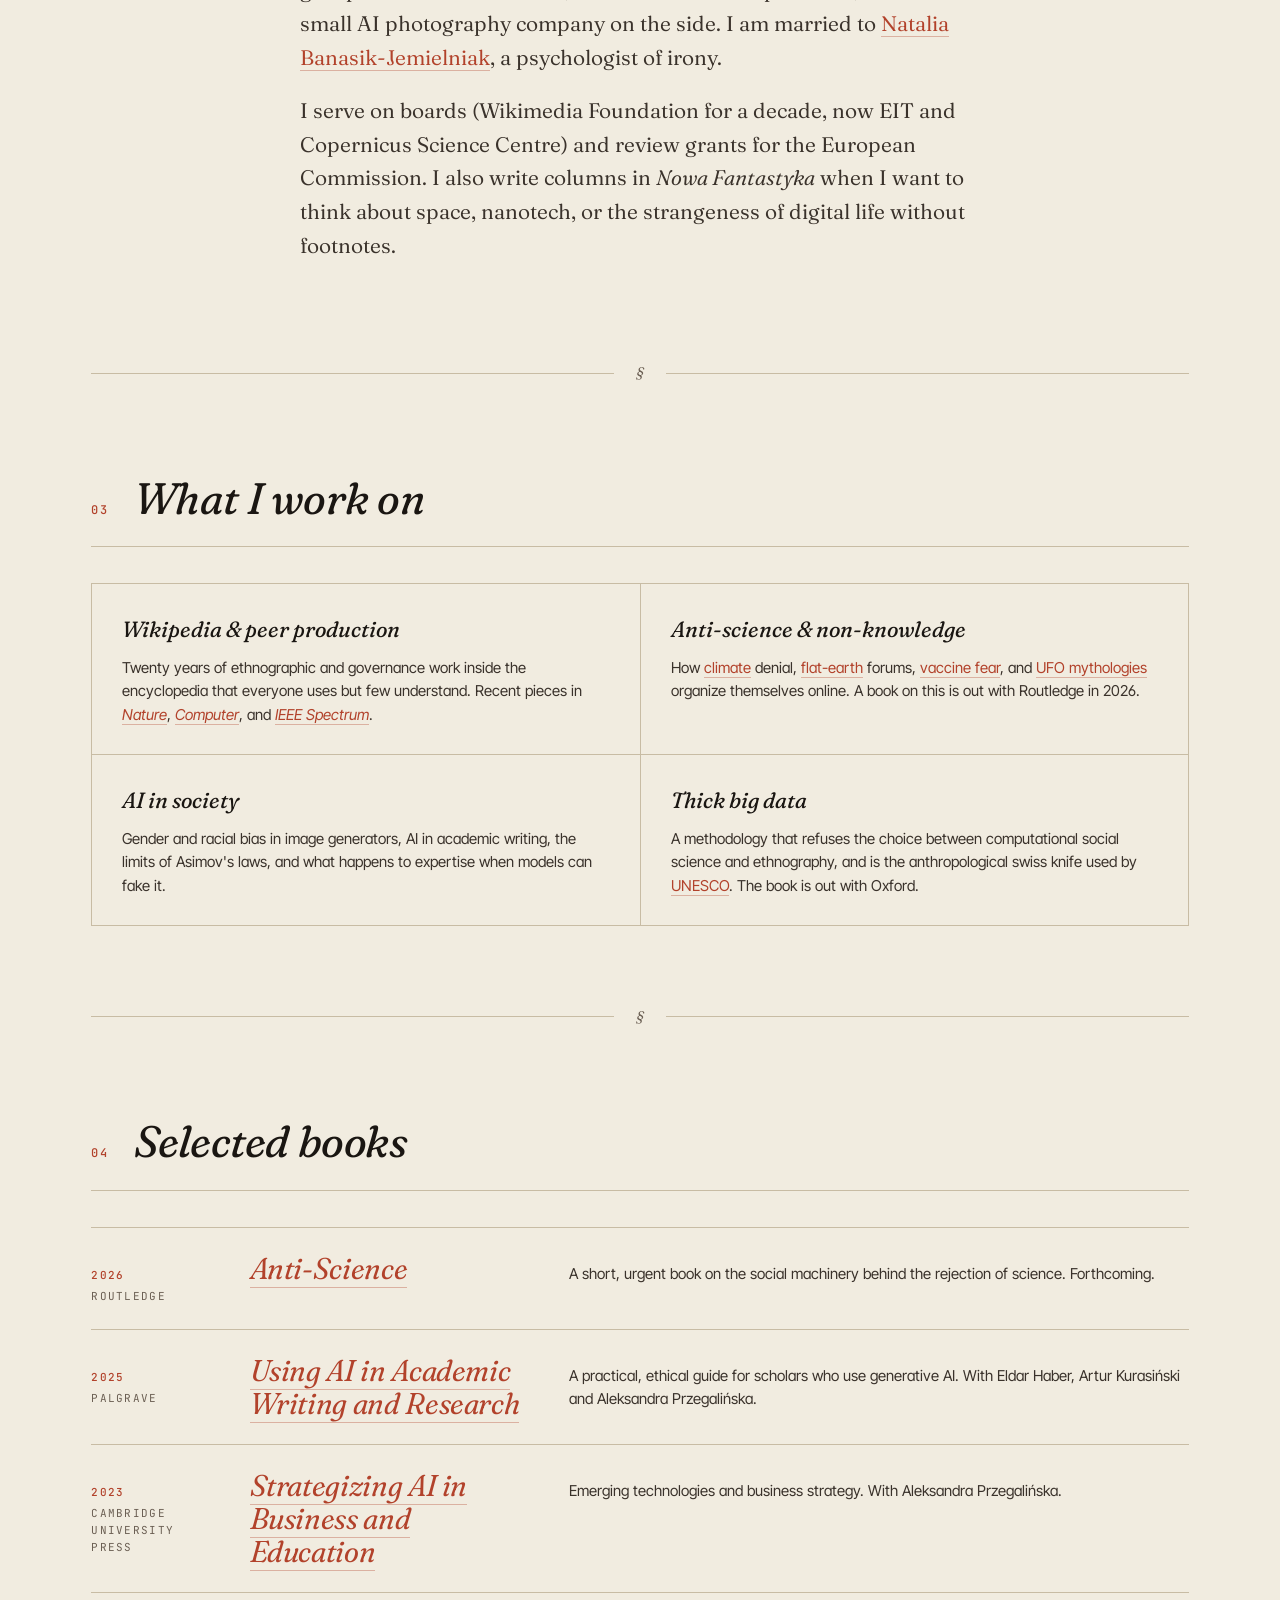
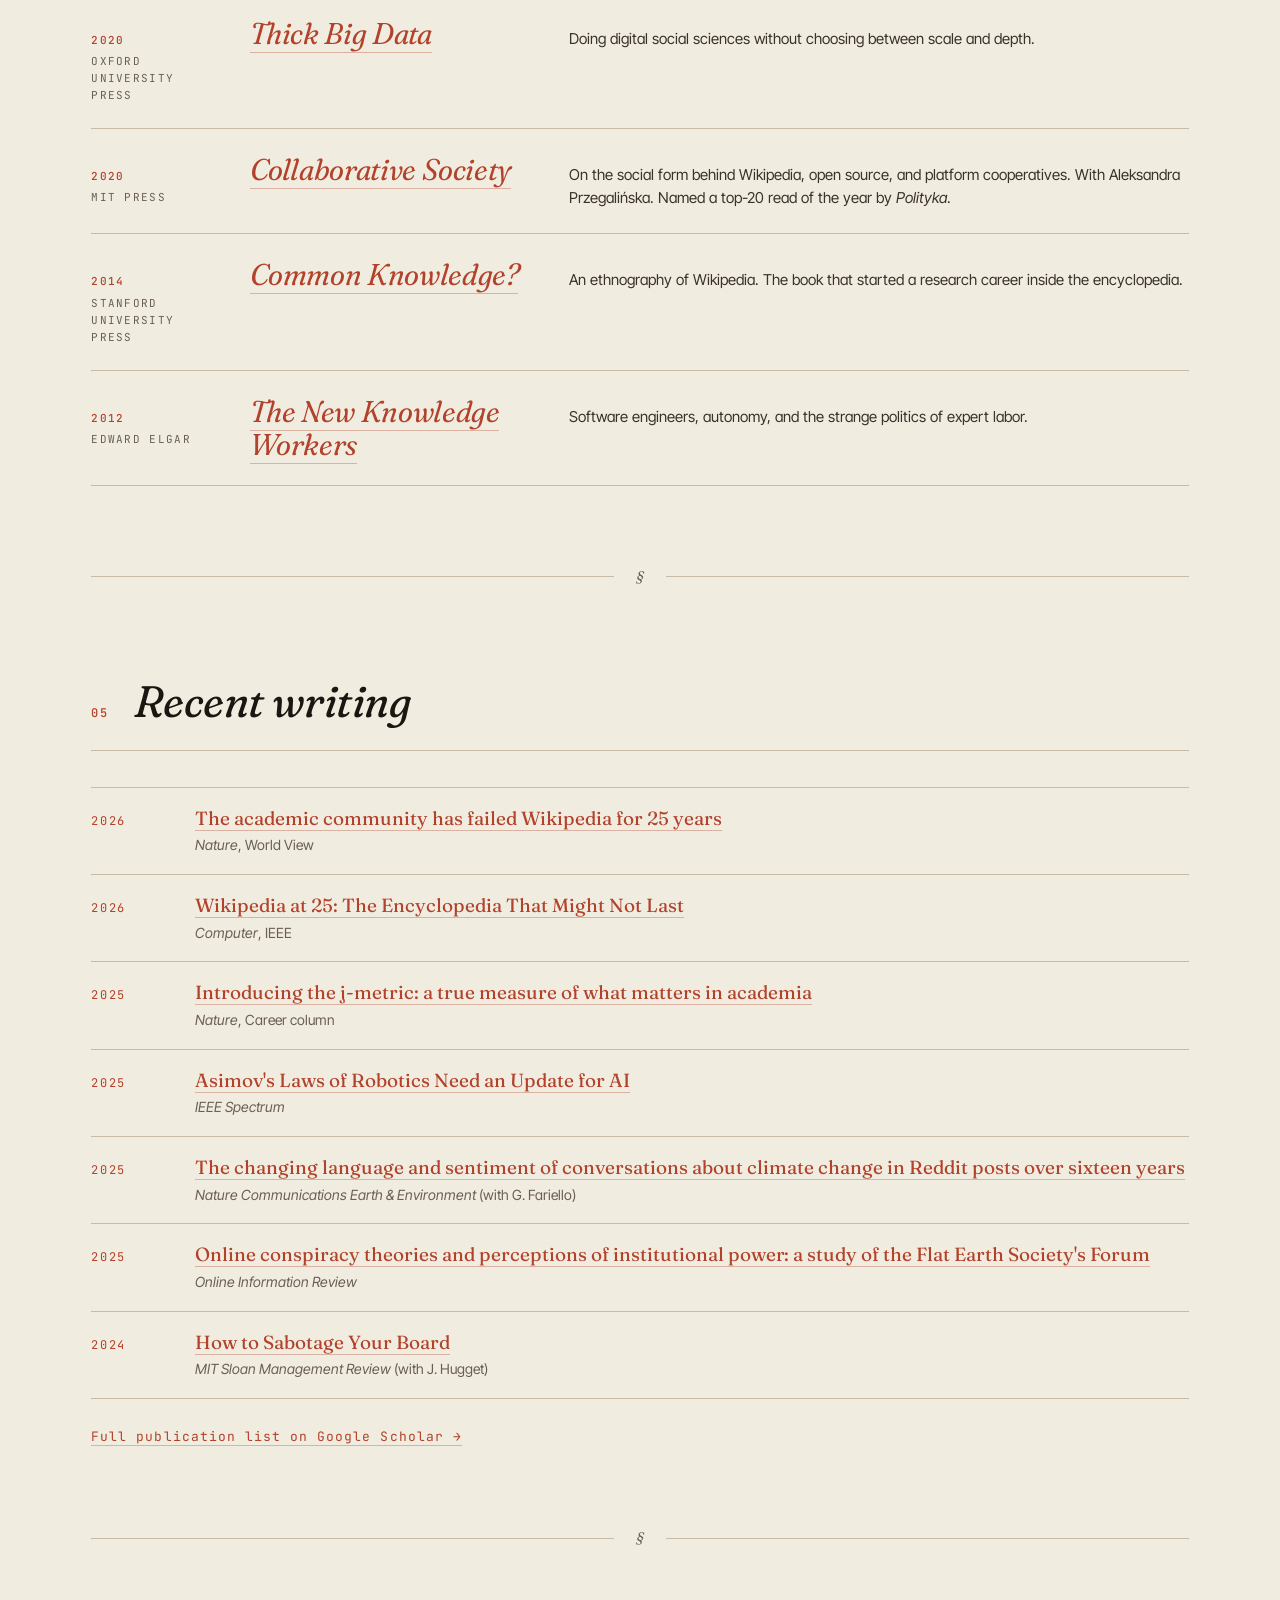
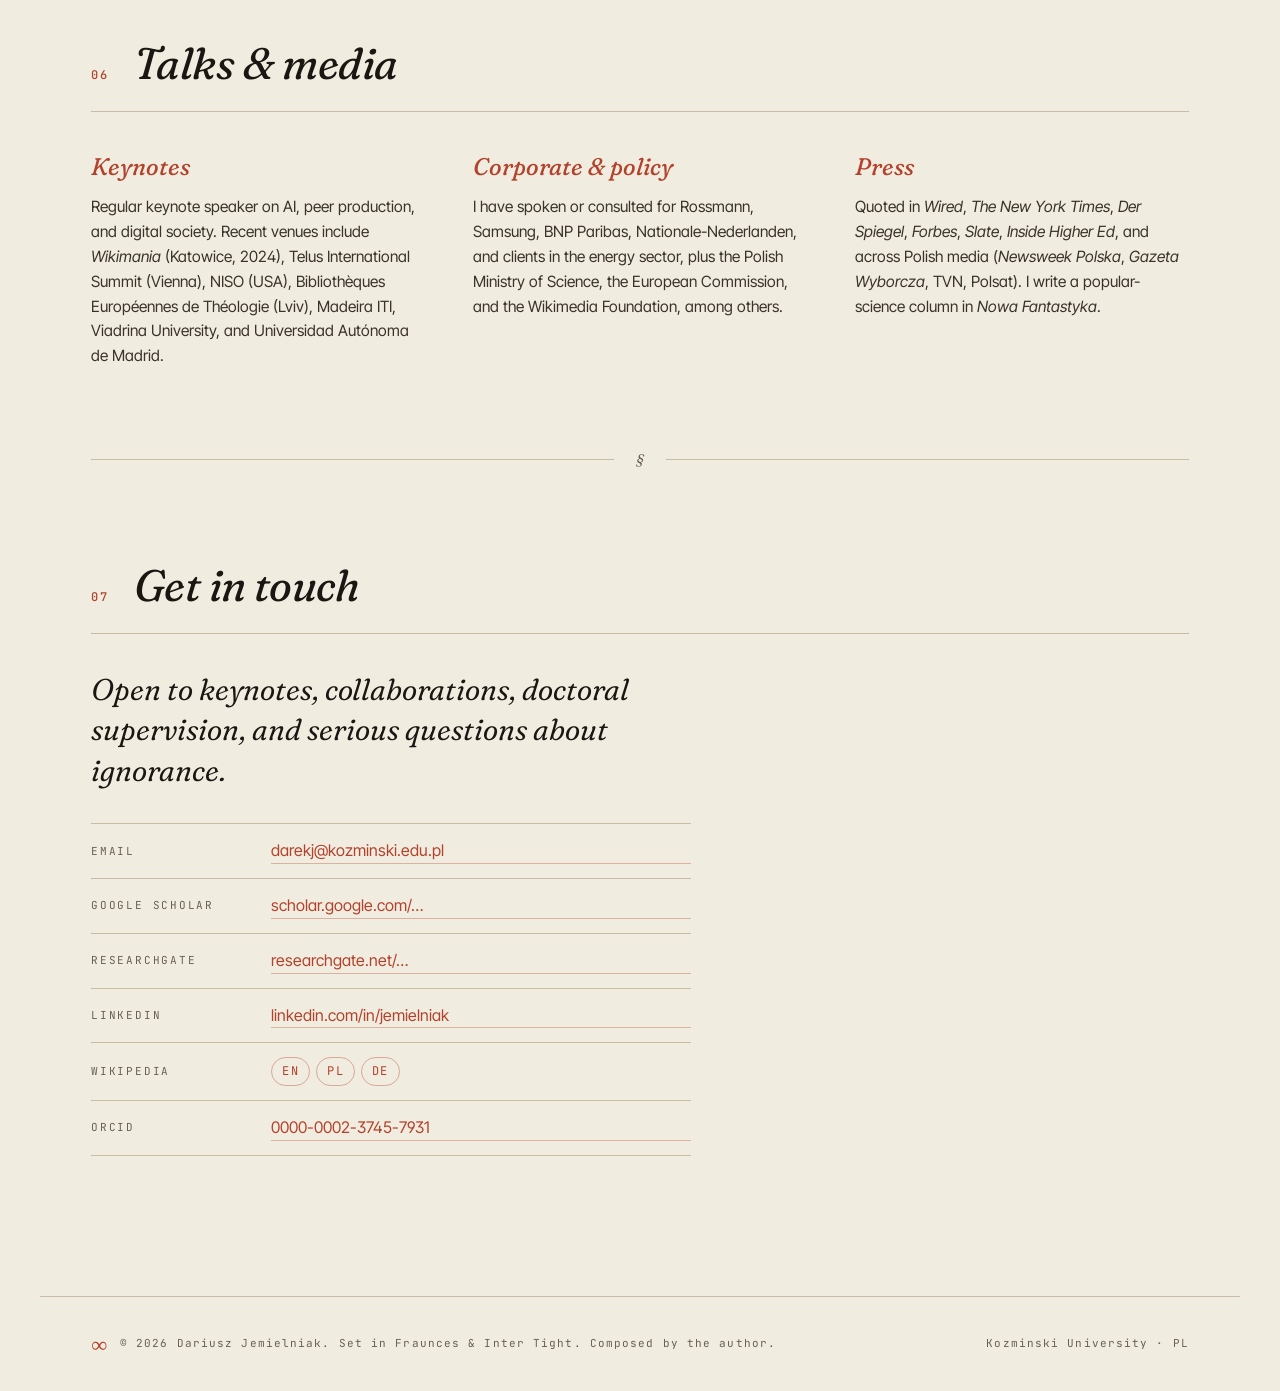
==== commit d51c9563: "update" ====
--- a/index.html
+++ b/index.html
@@ -13,6 +13,12 @@
   <meta property="og:image" content="assets/portrait.jpg" />
   <meta name="twitter:card" content="summary_large_image" />
 
+  <link rel="canonical" href="/" />
+  <link rel="alternate" hreflang="en" href="/" />
+  <link rel="alternate" hreflang="pl" href="/pl/" />
+  <link rel="alternate" hreflang="de" href="/de/" />
+  <link rel="alternate" hreflang="x-default" href="/" />
+
   <link rel="preconnect" href="https://fonts.googleapis.com" />
   <link rel="preconnect" href="https://fonts.gstatic.com" crossorigin />
   <link href="https://fonts.googleapis.com/css2?family=Fraunces:opsz,wght,SOFT,WONK@9..144,300..900,0..100,0..1&family=Inter+Tight:wght@300;400;500;600&family=JetBrains+Mono:wght@400;500&display=swap" rel="stylesheet" />
@@ -34,7 +40,13 @@
     <span class="meta-dot"></span>
     <span class="meta-text">Olsztyn &middot; Warsaw &middot; Cambridge</span>
   </div>
-  <div class="mast-center">VOL.&nbsp;01</div>
+  <div class="mast-center">
+    <nav class="lang-switch" aria-label="Language">
+      <span class="current" aria-current="page">EN</span>
+      <a href="/pl/" hreflang="pl">PL</a>
+      <a href="/de/" hreflang="de">DE</a>
+    </nav>
+  </div>
   <div class="mast-right">
     <a href="#contact">Contact</a>
   </div>
@@ -55,12 +67,13 @@
           I study how the internet makes knowledge, ignorance, and the way we work together. Wikipedia, AI, anti-science, and peer production are the threads I keep pulling on.
         </p>
         <ul class="roles">
-          <li><span class="role-label">Full Professor</span><span class="role-org">Kozminski University, Warsaw</span></li>
-          <li><span class="role-label">Vice President</span><span class="role-org">Polish Academy of Sciences</span></li>
-          <li><span class="role-label">Faculty Associate</span><span class="role-org">Berkman Klein Center, Harvard</span></li>
-          <li><span class="role-label">Governing Board</span><span class="role-org">European Institute of Innovation &amp; Technology</span></li>
-          <li><span class="role-label">Former Trustee</span><span class="role-org">Wikimedia Foundation (2015 - 2025)</span></li>
+          <li><span class="role-label">Full Professor</span><span class="role-org"><a href="https://www.kozminski.edu.pl/en/community/card/prof-dariusz-jemielniak" target="_blank" rel="noopener">Kozminski University, Warsaw</a></span></li>
+          <li><span class="role-label">Vice President</span><span class="role-org"><a href="https://pan.pl/en/members/dariusz-jemielniak/" target="_blank" rel="noopener">Polish Academy of Sciences</a></span></li>
+          <li><span class="role-label">Faculty Associate</span><span class="role-org"><a href="https://cyber.harvard.edu/people/djemielniak" target="_blank" rel="noopener">Berkman Klein Center, Harvard</a></span></li>
+          <li><span class="role-label">Governing Board</span><span class="role-org"><a href="https://www.eit.europa.eu/about-us/eit-governance/eit-governing-board" target="_blank" rel="noopener">European Institute of Innovation &amp; Technology</a></span></li>
+          <li><span class="role-label">Former Trustee</span><span class="role-org"><a href="https://wikimediafoundation.org/news/2024/12/19/welcome-community-affiliate-selected-trustees/" target="_blank" rel="noopener">Wikimedia Foundation (2015 - 2025)</a></span></li>
         </ul>
+        <p class="hero-wiki"><span class="hero-wiki-label">Wikipedia</span><span class="wiki-langs"><a href="https://en.wikipedia.org/wiki/Dariusz_Jemielniak" target="_blank" rel="noopener" hreflang="en">EN</a><a href="https://pl.wikipedia.org/wiki/Dariusz_Jemielniak" target="_blank" rel="noopener" hreflang="pl">PL</a><a href="https://de.wikipedia.org/wiki/Dariusz_Jemielniak" target="_blank" rel="noopener" hreflang="de">DE</a></span></p>
       </div>
 
       <figure class="portrait">
@@ -87,7 +100,7 @@
         My work began with knowledge workers and software engineers, then drifted to Wikipedia, where I spent years as an ethnographer inside the project. <em>Common Knowledge?</em> (Stanford, 2014) came out of that. Since then I've kept asking the same family of questions in different shapes: how do strangers collaborate at scale, what counts as expertise, and what happens when bots, trolls, and generative models start crowding the room.
       </p>
       <p>
-        These days I write about anti-science, the architecture of non-knowledge, and the social consequences of AI. I founded the <em>NeRDS</em> group at Kozminski in 2013, head the MINDS department, and run a small AI photography company on the side. I am married to <a href="https://scholar.google.com/citations?user=4n5sXmIAAAAJ" target="_blank" rel="noopener">Natalia Banasik-Jemielniak</a>, a psychologist of irony.
+        These days I write about anti-science, the architecture of non-knowledge, and the social consequences of AI. I founded the <em>NeRDS</em> group at Kozminski in 2013, head the MINDS department, and run a small AI photography company on the side. I am married to <a href="https://scholar.google.com/citations?user=ql5gD4UAAAAJ&amp;hl=en" target="_blank" rel="noopener">Natalia Banasik-Jemielniak</a>, a psychologist of irony.
       </p>
       <p>
         I serve on boards (Wikimedia Foundation for a decade, now EIT and Copernicus Science Centre) and review grants for the European Commission. I also write columns in <em>Nowa Fantastyka</em> when I want to think about space, nanotech, or the strangeness of digital life without footnotes.
@@ -106,11 +119,11 @@
     <div class="themes-grid">
       <article class="theme">
         <h3>Wikipedia &amp; peer production</h3>
-        <p>Twenty years of ethnographic and governance work inside the encyclopedia that everyone uses but few understand. Recent pieces in <em>Nature</em>, <em>Computer</em>, and <em>IEEE Spectrum</em>.</p>
+        <p>Twenty years of ethnographic and governance work inside the encyclopedia that everyone uses but few understand. Recent pieces in <a href="https://www.nature.com/articles/d41586-026-00075-0" target="_blank" rel="noopener"><em>Nature</em></a>, <a href="https://www.computer.org/csdl/magazine/co/2026/05/11503356/2gdlgLOslEs" target="_blank" rel="noopener"><em>Computer</em></a>, and <a href="https://spectrum.ieee.org/wikipedia-at-25" target="_blank" rel="noopener"><em>IEEE Spectrum</em></a>.</p>
       </article>
       <article class="theme">
         <h3>Anti-science &amp; non-knowledge</h3>
-        <p>How climate denial, flat-earth forums, vaccine fear, and UFO mythologies organize themselves online. A book on this is out with Routledge in 2026.</p>
+        <p>How <a href="https://www.nature.com/articles/s43247-024-01974-8" target="_blank" rel="noopener">climate</a> denial, <a href="https://www.sciencedirect.com/org/science/article/abs/pii/S1468452725000435" target="_blank" rel="noopener">flat-earth</a> forums, <a href="https://journals.sagepub.com/doi/10.1177/00113921261441892" target="_blank" rel="noopener">vaccine fear</a>, and <a href="https://www.nature.com/articles/s41599-025-04799-8" target="_blank" rel="noopener">UFO mythologies</a> organize themselves online. A book on this is out with Routledge in 2026.</p>
       </article>
       <article class="theme">
         <h3>AI in society</h3>
@@ -118,7 +131,7 @@
       </article>
       <article class="theme">
         <h3>Thick big data</h3>
-        <p>A methodology that refuses the choice between computational social science and ethnography. The book is out with Oxford.</p>
+        <p>A methodology that refuses the choice between computational social science and ethnography, and is the anthropological swiss knife used by <a href="https://unesdoc.unesco.org/ark:/48223/pf0000384921" target="_blank" rel="noopener">UNESCO</a>. The book is out with Oxford.</p>
       </article>
     </div>
   </section>
@@ -138,7 +151,7 @@
           <span class="year">2026</span>
           <span class="pub">Routledge</span>
         </div>
-        <h3 class="book-title">Anti-Science</h3>
+        <h3 class="book-title"><a href="https://www.routledge.com/Anti-Science-Shortcuts-to-a-Big-Idea/Jemielniak/p/book/9781041212980" target="_blank" rel="noopener">Anti-Science</a></h3>
         <p class="book-note">A short, urgent book on the social machinery behind the rejection of science. Forthcoming.</p>
       </article>
 
@@ -147,7 +160,7 @@
           <span class="year">2025</span>
           <span class="pub">Palgrave</span>
         </div>
-        <h3 class="book-title">Using AI in Academic Writing and Research</h3>
+        <h3 class="book-title"><a href="https://link.springer.com/book/10.1007/978-3-031-91705-9" target="_blank" rel="noopener">Using AI in Academic Writing and Research</a></h3>
         <p class="book-note">A practical, ethical guide for scholars who use generative AI. With Eldar Haber, Artur Kurasiński and Aleksandra Przegalińska.</p>
       </article>
 
@@ -156,7 +169,7 @@
           <span class="year">2023</span>
           <span class="pub">Cambridge University Press</span>
         </div>
-        <h3 class="book-title">Strategizing AI in Business and Education</h3>
+        <h3 class="book-title"><a href="https://www.cambridge.org/gb/universitypress/subjects/management/strategic-management/strategizing-ai-business-and-education-emerging-technologies-and-business-strategy?format=PB" target="_blank" rel="noopener">Strategizing AI in Business and Education</a></h3>
         <p class="book-note">Emerging technologies and business strategy. With Aleksandra Przegalińska.</p>
       </article>
 
@@ -165,7 +178,7 @@
           <span class="year">2020</span>
           <span class="pub">Oxford University Press</span>
         </div>
-        <h3 class="book-title">Thick Big Data</h3>
+        <h3 class="book-title"><a href="https://global.oup.com/academic/product/thick-big-data-9780198839705" target="_blank" rel="noopener">Thick Big Data</a></h3>
         <p class="book-note">Doing digital social sciences without choosing between scale and depth.</p>
       </article>
 
@@ -174,7 +187,7 @@
           <span class="year">2020</span>
           <span class="pub">MIT Press</span>
         </div>
-        <h3 class="book-title">Collaborative Society</h3>
+        <h3 class="book-title"><a href="https://mitpress.mit.edu/9780262537919/collaborative-society/" target="_blank" rel="noopener">Collaborative Society</a></h3>
         <p class="book-note">On the social form behind Wikipedia, open source, and platform cooperatives. With Aleksandra Przegalińska. Named a top-20 read of the year by <em>Polityka</em>.</p>
       </article>
 
@@ -183,7 +196,7 @@
           <span class="year">2014</span>
           <span class="pub">Stanford University Press</span>
         </div>
-        <h3 class="book-title">Common Knowledge?</h3>
+        <h3 class="book-title"><a href="https://www.sup.org/books/sociology/common-knowledge" target="_blank" rel="noopener">Common Knowledge?</a></h3>
         <p class="book-note">An ethnography of Wikipedia. The book that started a research career inside the encyclopedia.</p>
       </article>
 
@@ -192,7 +205,7 @@
           <span class="year">2012</span>
           <span class="pub">Edward Elgar</span>
         </div>
-        <h3 class="book-title">The New Knowledge Workers</h3>
+        <h3 class="book-title"><a href="https://www.elgaronline.com/monobook/9781848447530.xml" target="_blank" rel="noopener">The New Knowledge Workers</a></h3>
         <p class="book-note">Software engineers, autonomy, and the strange politics of expert labor.</p>
       </article>
 
@@ -211,42 +224,49 @@
       <li>
         <span class="paper-year">2026</span>
         <div class="paper-body">
-          <p class="paper-title">The academic community has failed Wikipedia for 25 years</p>
+          <p class="paper-title"><a href="https://www.nature.com/articles/d41586-026-00075-0" target="_blank" rel="noopener">The academic community has failed Wikipedia for 25 years</a></p>
           <p class="paper-venue"><em>Nature</em>, World View</p>
         </div>
       </li>
       <li>
         <span class="paper-year">2026</span>
         <div class="paper-body">
-          <p class="paper-title">Wikipedia at 25: The Encyclopedia That Might Not Last</p>
+          <p class="paper-title"><a href="https://www.computer.org/csdl/magazine/co/2026/05/11503356/2gdlgLOslEs" target="_blank" rel="noopener">Wikipedia at 25: The Encyclopedia That Might Not Last</a></p>
           <p class="paper-venue"><em>Computer</em>, IEEE</p>
         </div>
       </li>
       <li>
         <span class="paper-year">2025</span>
         <div class="paper-body">
-          <p class="paper-title">Introducing the j-metric: a true measure of what matters in academia</p>
+          <p class="paper-title"><a href="https://www.nature.com/articles/d41586-025-03349-1" target="_blank" rel="noopener">Introducing the j-metric: a true measure of what matters in academia</a></p>
           <p class="paper-venue"><em>Nature</em>, Career column</p>
         </div>
       </li>
       <li>
         <span class="paper-year">2025</span>
         <div class="paper-body">
-          <p class="paper-title">Asimov's Laws of Robotics Need an Update for AI</p>
+          <p class="paper-title"><a href="https://spectrum.ieee.org/isaac-asimov-robotics" target="_blank" rel="noopener">Asimov's Laws of Robotics Need an Update for AI</a></p>
           <p class="paper-venue"><em>IEEE Spectrum</em></p>
         </div>
       </li>
       <li>
         <span class="paper-year">2025</span>
         <div class="paper-body">
-          <p class="paper-title">The changing language and sentiment of conversations about climate change in Reddit posts over sixteen years</p>
+          <p class="paper-title"><a href="https://www.nature.com/articles/s43247-024-01974-8" target="_blank" rel="noopener">The changing language and sentiment of conversations about climate change in Reddit posts over sixteen years</a></p>
           <p class="paper-venue"><em>Nature Communications Earth &amp; Environment</em> (with G. Fariello)</p>
         </div>
       </li>
       <li>
+        <span class="paper-year">2025</span>
+        <div class="paper-body">
+          <p class="paper-title"><a href="https://www.sciencedirect.com/org/science/article/abs/pii/S1468452725000435" target="_blank" rel="noopener">Online conspiracy theories and perceptions of institutional power: a study of the Flat Earth Society's Forum</a></p>
+          <p class="paper-venue"><em>Online Information Review</em></p>
+        </div>
+      </li>
+      <li>
         <span class="paper-year">2024</span>
         <div class="paper-body">
-          <p class="paper-title">How to Sabotage Your Board</p>
+          <p class="paper-title"><a href="https://sloanreview.mit.edu/article/how-to-sabotage-your-board/" target="_blank" rel="noopener">How to Sabotage Your Board</a></p>
           <p class="paper-venue"><em>MIT Sloan Management Review</em> (with J. Hugget)</p>
         </div>
       </li>
@@ -271,7 +291,7 @@
       </div>
       <div>
         <h3>Corporate &amp; policy</h3>
-        <p>I have spoken or consulted for Rossmann, Samsung, BNP Paribas, Nationale-Nederlanden, and clients in the energy sector, plus the Polish Ministry of Science, the European Commission, and the Wikimedia Foundation.</p>
+        <p>I have spoken or consulted for Rossmann, Samsung, BNP Paribas, Nationale-Nederlanden, and clients in the energy sector, plus the Polish Ministry of Science, the European Commission, and the Wikimedia Foundation, among others.</p>
       </div>
       <div>
         <h3>Press</h3>
@@ -310,6 +330,14 @@
           <a href="https://www.linkedin.com/in/jemielniak/" target="_blank" rel="noopener">linkedin.com/in/jemielniak</a>
         </li>
         <li>
+          <span class="link-label">Wikipedia</span>
+          <span class="wiki-langs">
+            <a href="https://en.wikipedia.org/wiki/Dariusz_Jemielniak" target="_blank" rel="noopener" hreflang="en">EN</a>
+            <a href="https://pl.wikipedia.org/wiki/Dariusz_Jemielniak" target="_blank" rel="noopener" hreflang="pl">PL</a>
+            <a href="https://de.wikipedia.org/wiki/Dariusz_Jemielniak" target="_blank" rel="noopener" hreflang="de">DE</a>
+          </span>
+        </li>
+        <li>
           <span class="link-label">ORCID</span>
           <a href="https://orcid.org/0000-0002-3745-7931" target="_blank" rel="noopener">0000-0002-3745-7931</a>
         </li>
--- a/styles.css
+++ b/styles.css
@@ -83,10 +83,36 @@
   z-index: 50;
 }
 .mast-left { display: flex; align-items: center; gap: 10px; }
-.mast-center { text-align: center; font-weight: 500; color: var(--ink); }
+.mast-center { text-align: center; }
 .mast-right { text-align: right; }
 .mast-right a { color: var(--ink-soft); border-bottom: none; }
 .mast-right a:hover { color: var(--accent); }
+
+/* Language switcher in the masthead */
+.lang-switch {
+  display: inline-flex;
+  align-items: center;
+  gap: 4px;
+  font-family: var(--mono);
+}
+.lang-switch a, .lang-switch span {
+  display: inline-block;
+  padding: 4px 9px;
+  border-radius: 999px;
+  border-bottom: none;
+  letter-spacing: 0.16em;
+  font-size: 11px;
+  color: var(--ink-soft);
+  transition: background 0.2s, color 0.2s;
+}
+.lang-switch a:hover {
+  color: var(--accent);
+  background: color-mix(in srgb, var(--accent) 8%, transparent);
+}
+.lang-switch .current {
+  background: var(--ink);
+  color: var(--paper);
+}
 
 .meta-dot {
   width: 7px; height: 7px; border-radius: 50%;
@@ -97,6 +123,17 @@
 @keyframes pulse {
   0%, 100% { opacity: 1; transform: scale(1); }
   50% { opacity: 0.45; transform: scale(0.85); }
+}
+
+/* On small screens, masthead becomes more compact */
+@media (max-width: 640px) {
+  .masthead {
+    grid-template-columns: 1fr 1fr;
+    gap: 10px;
+    padding: 18px var(--gutter);
+  }
+  .mast-center { grid-column: 1 / -1; order: 3; text-align: center; }
+  .mast-left { font-size: 10px; }
 }
 
 /* =========================================================
@@ -512,6 +549,29 @@
 .links a {
   font-size: 16px;
   word-break: break-word;
+}
+
+/* Wikipedia row: three language sub-links inline */
+.wiki-langs {
+  display: inline-flex;
+  align-items: center;
+  gap: 6px;
+  flex-wrap: wrap;
+}
+.wiki-langs a {
+  font-family: var(--mono);
+  font-size: 12px;
+  letter-spacing: 0.12em;
+  padding: 4px 10px;
+  border: 1px solid color-mix(in srgb, var(--accent) 40%, transparent);
+  border-bottom: 1px solid color-mix(in srgb, var(--accent) 40%, transparent);
+  border-radius: 999px;
+  transition: background 0.2s, color 0.2s, border-color 0.2s;
+}
+.wiki-langs a:hover {
+  background: var(--accent);
+  color: var(--paper);
+  border-color: var(--accent);
 }
 
 /* =========================================================
@@ -561,3 +621,18 @@
   background: var(--accent);
   color: var(--paper);
 }
+
+/* Wikipedia pills under the hero roles */
+.hero-wiki {
+  display: flex;
+  align-items: center;
+  gap: 12px;
+  margin: 20px 0 0;
+}
+.hero-wiki-label {
+  font-family: var(--mono);
+  font-size: 11px;
+  letter-spacing: 0.14em;
+  text-transform: uppercase;
+  color: var(--ink-mute);
+}
